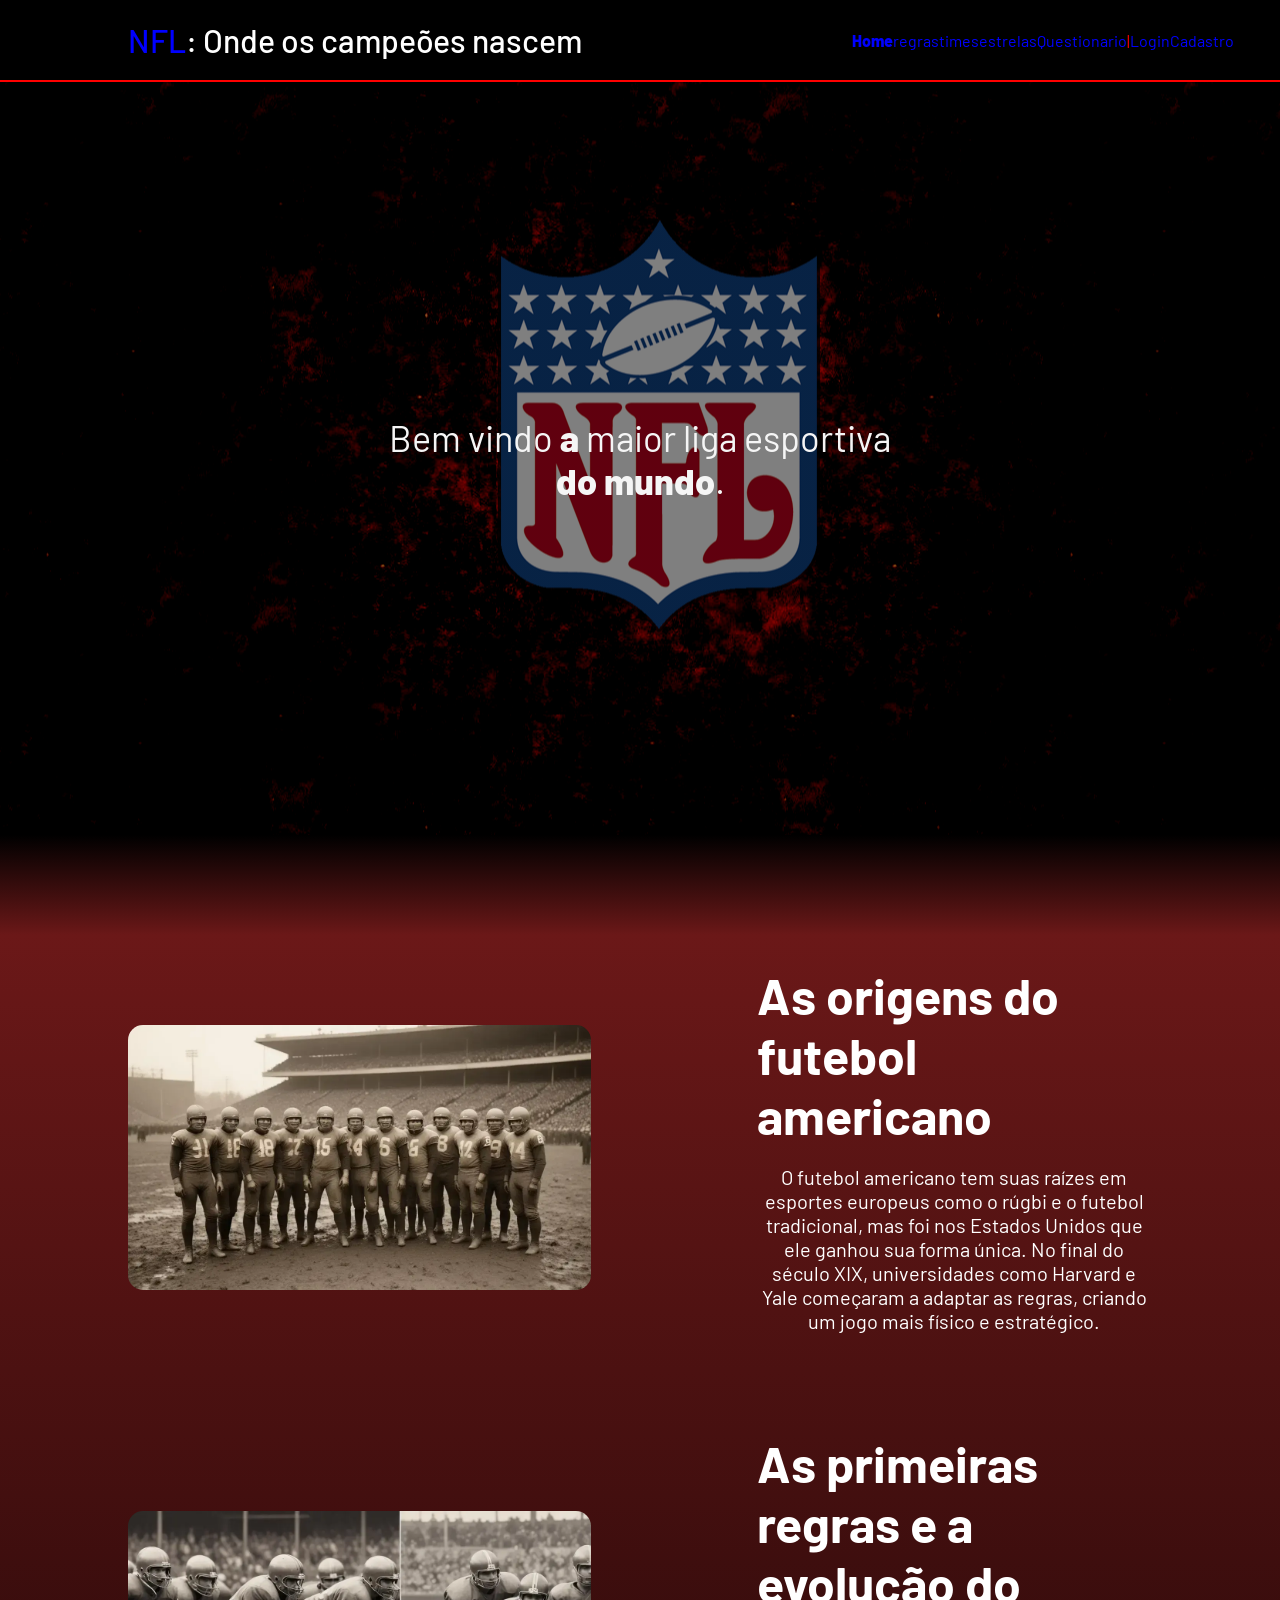
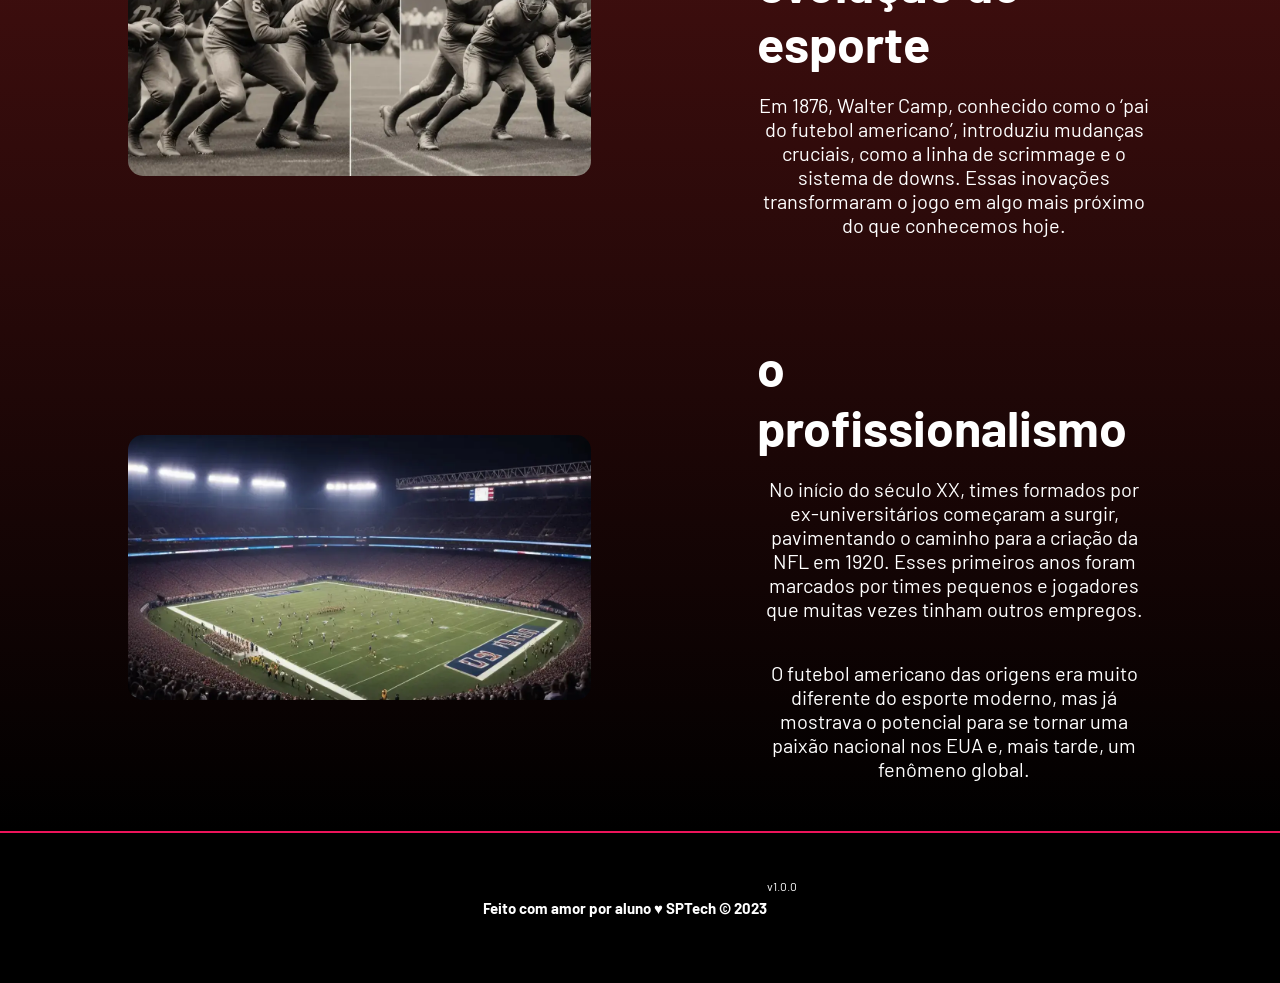
==== arquivos do site/public/index.html @ 111931e5 "organizando arquivos" ====
<!DOCTYPE html>
<html lang="en">

<head>
  <meta charset="UTF-8">
  <meta http-equiv="X-UA-Compatible" content="IE=edge">
  <meta name="viewport" content="width=device-width, initial-scale=1.0">

  <title>NFL | Página Inicial</title>

  <script src="./js/sessao.js"></script>

  <link rel="stylesheet" href="./css/estilo.css">
  <link rel="icon" href="./assets/icon/OIP (1).jpg">
  <link rel="preconnect" href="https://fonts.gstatic.com">
</head>

<body>
  <div class="header">
    <div class="container">
      <h1 class="titulo"><span>NFL</span>: Onde os campeões nascem </h1>
      <ul class="navbar">
        <li class="agora">
          <a href="#">Home</a>
        </li>
        <li class="regras">
          <a href="regras.html">regras</a>
        </li>
         <li class="times">
          <a href="times.html">times</a>
        </li>
         <li class="estrelas">
          <a href="estrelas.html">estrelas</a>
        </li>
        <li>
          <a href="questionario.html">Questionario</a>
        </li>
        <li>|</li>
        <li>
          <a href="login.html">Login</a>
        </li>
        <li>
          <a href="cadastro.html">Cadastro</a>
        </li>
      </ul>
    </div>
  </div>

  <div class="banner">
    <div class="container">
      <p>Bem vindo<span> a</span> maior liga esportiva<span> do mundo</span>.</p>
    </div>
  </div>

  <div class="degrade"></div>

  <div class="social">
    <div class="container">
      <div class="boxes">

        <div class="box">
          <div class="imagembox"> <img src="assets/imgs/a-criacao-da-nfl-e-seus-primeiros-anos.webp"> </div>

          <div class="textobox">
            <h4>As origens do futebol americano</h4>
            <p>O futebol americano tem suas raízes em esportes europeus como o
              rúgbi e o futebol tradicional, mas foi nos Estados Unidos que ele
              ganhou sua forma única. No final do século XIX, universidades como Harvard e
              Yale começaram a adaptar as regras, criando um jogo mais físico e estratégico.
            </p>
          </div>
        </div>

        <div class="box">
          <div class="imagembox"> <img src="assets/imgs/a-evolucao-das-regras-e-estrategias.webp"></div>

          <div class="textobox">
            <h4>As primeiras regras e a evolução do esporte</h4>
            <p>Em 1876, Walter Camp, conhecido como o ‘pai do futebol americano’, introduziu mudanças cruciais, como a linha de scrimmage
               e o sistema de downs. Essas inovações transformaram o jogo em algo mais próximo do que conhecemos hoje.
            </p>
          </div>
        </div>

        <div class="box">
          <div class="imagembox"> <img src="assets/imgs/historia-da-nfl-como-o-futebol-americano-conquistou-o-mundo.webp"></div>

          <div class="textobox">
            <h4>o profissionalismo</h4>
            <p>No início do século XX, times formados por ex-universitários começaram a surgir, 
              pavimentando o caminho para a criação da NFL em 1920. Esses primeiros anos foram marcados 
              por times pequenos e jogadores que muitas vezes tinham outros empregos.</p>
            
              <p>O futebol americano das origens era muito diferente do esporte moderno, 
              mas já mostrava o potencial para se tornar uma paixão nacional nos EUA e, mais tarde, um fenômeno global. </p>
          </div>
        </div>

      </div>
    </div>
  </div>


  <div class="footer">
    
    <div class="container">
      <h4>Feito com amor por aluno &hearts; SPTech &copy; 2023</h4>
      <span class="version">v1.0.0</span>
    </div>
  </div>
</body>

</html>
---- arquivos do site/public/css/estilo.css ----
@import url('https://fonts.googleapis.com/css2?family=Barlow:ital,wght@0,100;0,200;0,300;0,400;0,500;0,600;0,700;0,800;0,900;1,100;1,200;1,300;1,400;1,500;1,600;1,700;1,800;1,900&display=swap');

body {
  margin: 0;
  padding: 0;
  font-family: 'Barlow', 'Segoe UI', 'Segoe UI', Tahoma, Geneva, Verdana, sans-serif;
  background-color: black;
}

:root {
  --tamanho-header: 80px;
  --tamanho-banner: calc(100vh - var(--tamanho-header) - var(--tamanho-footer) - 2px);
  --tamanho-simulador: calc(100vh - var(--tamanho-header) - var(--tamanho-footer) - 2px);
  --tamanho-login: calc(100vh - var(--tamanho-header) - var(--tamanho-footer) - 2px);
  --tamanho-footer: 65px;
}

.container {
  display: flex;
  width: 80%;
  margin: auto;
}

.header {
  height: var(--tamanho-header);
  border-bottom: 2px solid red;
}

.header .container {
  justify-content: space-between;
  align-items: center;
  height: 100%;
}

.header a {
  text-decoration: none;
  color: blue;
}

.agora {
  font-weight: 800;
}

.navbar {
  width: 300px;
  display: flex;
  align-items: center;
  justify-content: space-between;
  list-style: none;
  color: red;
}

.titulo {
  color: white;
  width: fit-content;
  font-weight: 500;
}
.titulo span {
  color : blue}

.header h1 {
  margin: 0;
}

/* BANNER */

.banner {
  height: var(--tamanho-banner);
  color: whitesmoke;
  background: linear-gradient(rgba(0,0,0,0.5) , rgba(0,0,0,0.5)),  url('../assets/imgs/14h5v3o.png');
  background-size: cover;
  background-position: center;
  
}

.banner .container {
  justify-content: center;
  align-items: center;
  height: 100%;
  text-align: center;
}

.banner .container p {
  width: 50%;
  margin: 0;
  padding: 0;
  font-size: 36px;
}

.banner .container span {
  font-weight: 800;
}

/* fotos e texto */
.degrade {
  background: linear-gradient(rgb(0, 0, 0), rgb(107, 24, 24));
  height: 100px;
}

.social {
  background: linear-gradient(rgb(107, 24, 24) , rgb(0, 0, 0));
  display: flex;
  
  
}

.social .container {
  justify-content: center;
}

.box img {
  width: 80%;
  border-radius: 15px;
}

.box {
  display: flex;
  align-items: center;
  gap: 50px;
}

.textobox {
  display: flex;
  flex-direction: column;
  align-items: flex-start;
  width: 80%;
  color: #fff;
}

.textobox h4 {
  font-size: 50px;
  margin: 0;
}

.textobox p {
  font-size: 20px;
  text-align: left;
}


.social .container .boxes {
  display: flex;
  flex-direction: column;
  gap: 80px;
  width: 100%;
  padding: 30px 0;
}

.social p {
  text-align: center;
}



/* FOOTER */

.footer {
  background-color:  black;
  height: 150px;
  color: #fff;
  display: flex;
  font-size: 15px;
  border-top: 2px solid #ED145B;
}

.footer .container {
  justify-content: center;
  text-align: center;
}

.footer .container .version {
  font-size: 12px;
}

/* LOGIN */

.login {
  height: var(--tamanho-login);
  background-image: url('../assets/imgs/bg-jelly-fish-para-home.png');
  background-size: cover;
}

.login .container {
  justify-content: center;
  align-items: center;
  height: 100%;
}

.card {
  width: 50%;
  background-color: #e5e5e5;
  border-radius: 10px;
  display: flex;
  align-items: center;
  justify-content: space-evenly;
  color: palevioletred;
  flex-direction: column;
  height: fit-content;
  padding: 20px 0;
}

.card h2 {
  margin: 0;
  font-size: 30px;
}

.formulario {
  display: flex;
  height: 90%;
  width: 80%;
  justify-content: space-around;
  flex-direction: column;
}

.formulario span {
  font-size: 15px;
  font-weight: 800;
}

.formulario input {
  border: 2px solid #32b9cd;
  text-align: center;
  border-radius: 10px;
  margin: 0;
}

.formulario select {
  border: 2px solid #32b9cd;
  background-color: white;
  color: gray;
  height: 36px;
  text-align: center;
  border-radius: 10px;
  margin: 0;
}

.campo {
  display: flex;
  flex-direction: column;
  justify-content: start;
  padding: 5px 0;
}

.botao {
  cursor: pointer;
  font-family: "Barlow", sans-serif;
  border: 0;
  border-radius: 5px;
  font-weight: 600;
  font-size: 18px;
  color: #fff;
  background-color: #ED145B;
  width: 120px;
  height: 30px;
  align-self: center;
  margin-top: 20px;
}

.loading-div {
  width: 50px;
  display: none;
}

.loading-div img {
  height: 50px;
  width: 50px;
}

#div_erros_login {
  display: none
}

/* FORMULARIO */

.alerta_erro{
  display: flex;
  justify-content: flex-end;
}

.card_erro {
  display: none;
  background-color: #fff;
  color: black;
  width: 230px;
  position: fixed;
  border-radius: 4px;
  border: #ED145B 3px solid;
  padding: 10px;
  margin-right: 10%;
}

.card_erro #mensagem_erro{
  font-weight: 500;
  font-size: 20px;
}

.formulario .tipo_campo {
  font-size: 20px;
  font-weight: 600 !important;
}

.formulario {
  display: flex;
  flex-direction: column;
}

input {
  margin-bottom: 10px;
  border: 2px solid #32b9cd;
  padding: 10px;
  text-align: center;
  border-radius: 10px;
}

.btn {
  font-family: "Barlow", sans-serif;
  border: 0;
  border-radius: 5px;
  font-weight: 600;
  font-size: 18px;
  padding: 10px 15px;
  color: white;
  background-color: #ED145B;
  width: 120px;
  align-self: center;
  margin-top: 5px;
}

.loading-div {
  width: 50px;
  margin: auto;
  display: none;
}

.loading-div img {
  height: 50px;
  width: 50px;
}

/* SIMULADOR */

.simulador {
  color: white;
}

.simulador .container {
  flex-direction: column;
  overflow: scroll; 
  height: var(--tamanho-simulador);
}

/* ALERTA */

#alerta {
  position: absolute;
  right: 0;
  bottom: 0;
}

.mensagem-alarme {
  background-color: white;
  border-radius: 5px;
  width: 300px;
  height: 80px;
  margin: 10px;
  padding: 10px 0;
  display: flex;
  justify-content: space-evenly;
  align-items: center;
}

.mensagem-alarme h3 {
  font-size: 14px;
  margin: 0;
}

.mensagem-alarme .informacao {
  width: 66%;
}

.alarme-sino {
  width: 48px;
  height: 48px;
  animation-name: bell;
  animation-duration: 4s;
  background-image: url('https://cdn-icons-png.flaticon.com/512/1157/1157000.png');
  background-size: cover;
  animation-iteration-count: infinite;
}

@keyframes bell {
  0%   {transform: rotate(25deg)}
  25%  {transform: rotate(-25deg)}
  50%  {transform: rotate(25deg)}
  75%  {transform: rotate(-25deg)}
  100% {transform: rotate(25deg)}
}
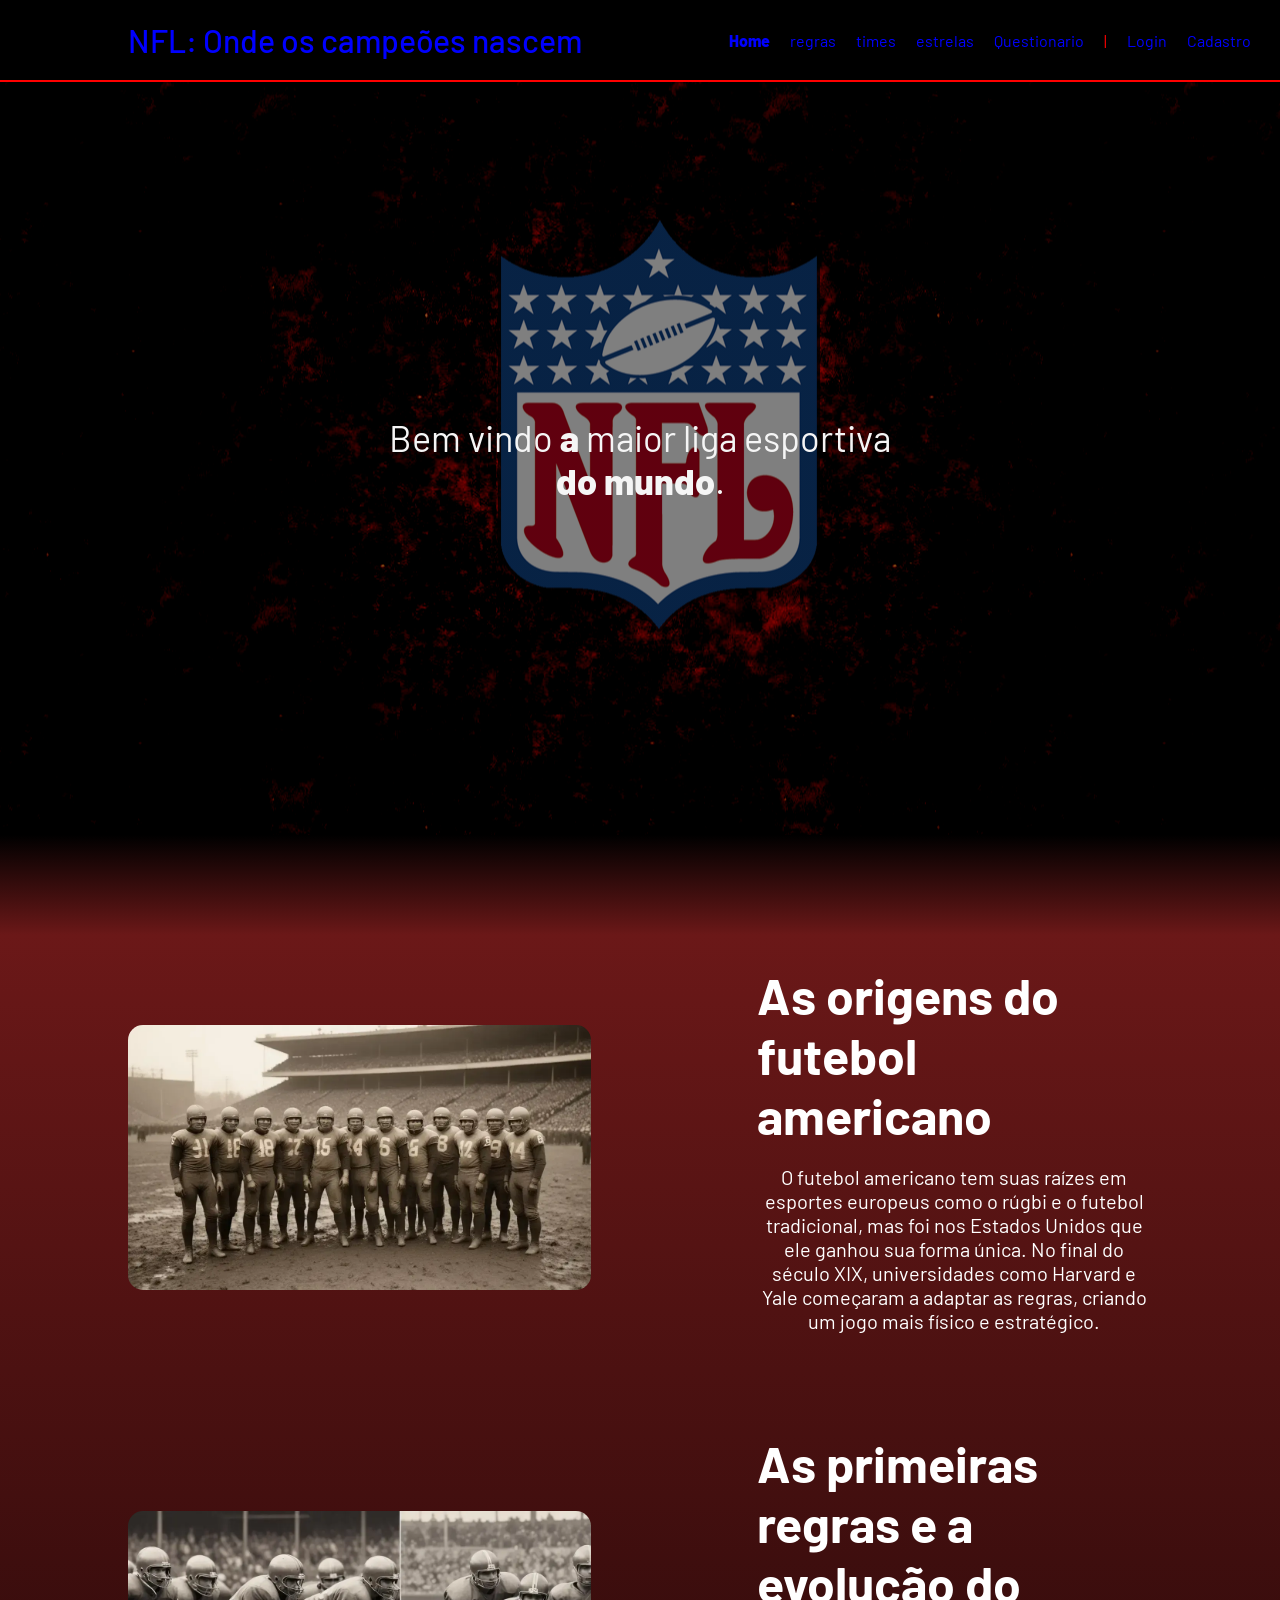
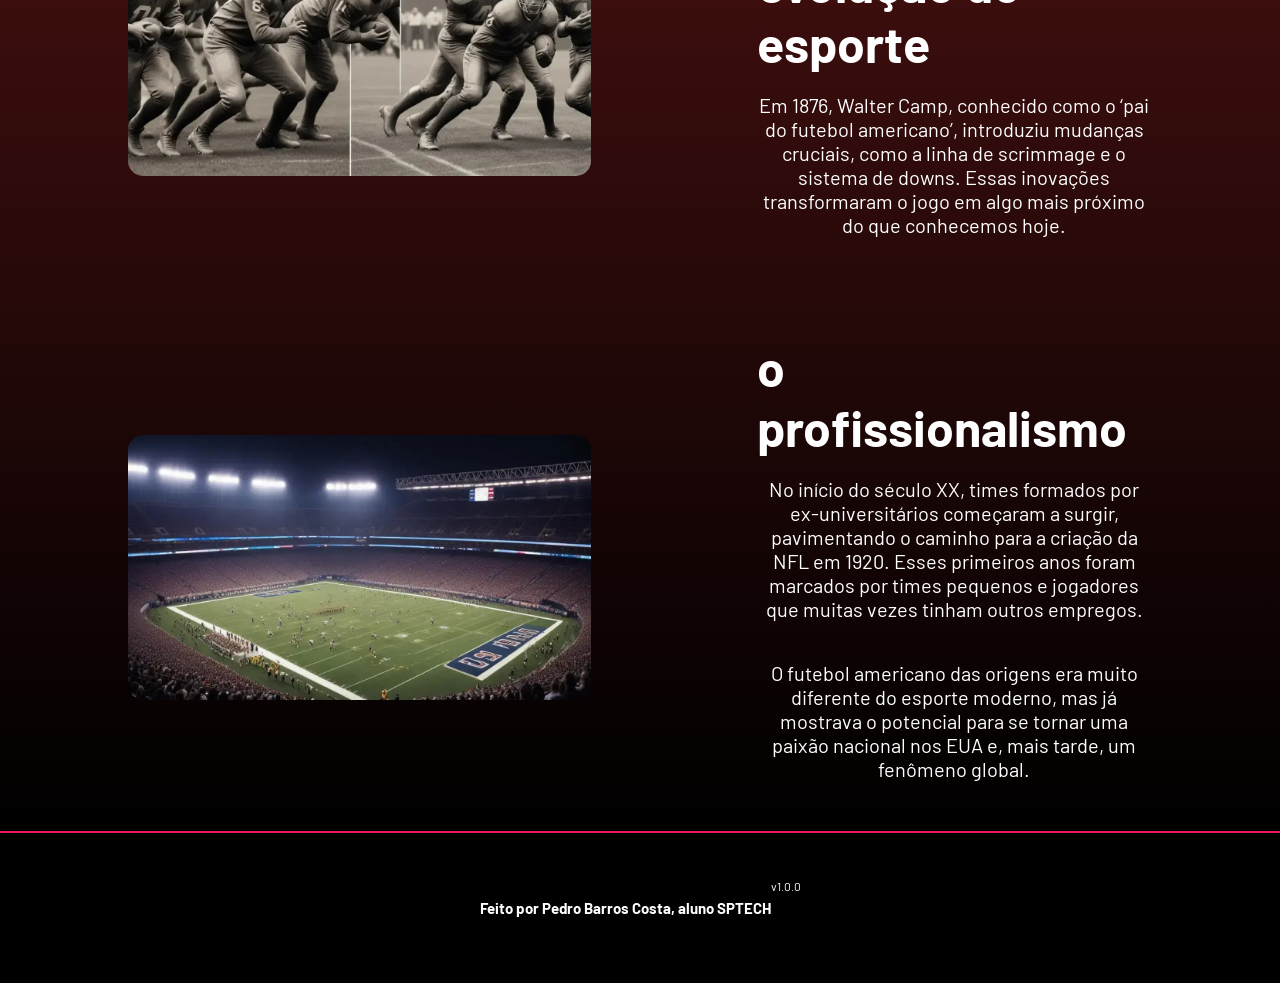
==== commit 599dab48: "arquivos do site atualizado com login e cadastro" ====
--- a/arquivos do site/public/index.html
+++ b/arquivos do site/public/index.html
@@ -32,7 +32,7 @@
          <li class="estrelas">
           <a href="estrelas.html">estrelas</a>
         </li>
-        <li>
+        <li class="questionario">
           <a href="questionario.html">Questionario</a>
         </li>
         <li>|</li>
@@ -104,7 +104,7 @@
   <div class="footer">
     
     <div class="container">
-      <h4>Feito com amor por aluno &hearts; SPTech &copy; 2023</h4>
+      <h4>Feito por Pedro Barros Costa, aluno SPTECH</h4>
       <span class="version">v1.0.0</span>
     </div>
   </div>
--- a/arquivos do site/public/css/estilo.css
+++ b/arquivos do site/public/css/estilo.css
@@ -42,16 +42,17 @@
 }
 
 .navbar {
-  width: 300px;
+  width: 423px;
   display: flex;
   align-items: center;
   justify-content: space-between;
   list-style: none;
   color: red;
+  gap: 20px;
 }
 
 .titulo {
-  color: white;
+  color: blue;
   width: fit-content;
   font-weight: 500;
 }
@@ -176,8 +177,9 @@
 
 .login {
   height: var(--tamanho-login);
-  background-image: url('../assets/imgs/bg-jelly-fish-para-home.png');
+  background-image: url('../assets/imgs/14h5v3o.png');
   background-size: cover;
+  background-position: center;
 }
 
 .login .container {
@@ -188,12 +190,12 @@
 
 .card {
   width: 50%;
-  background-color: #e5e5e5;
+  background-color: white;
   border-radius: 10px;
   display: flex;
   align-items: center;
   justify-content: space-evenly;
-  color: palevioletred;
+  color: blue;
   flex-direction: column;
   height: fit-content;
   padding: 20px 0;
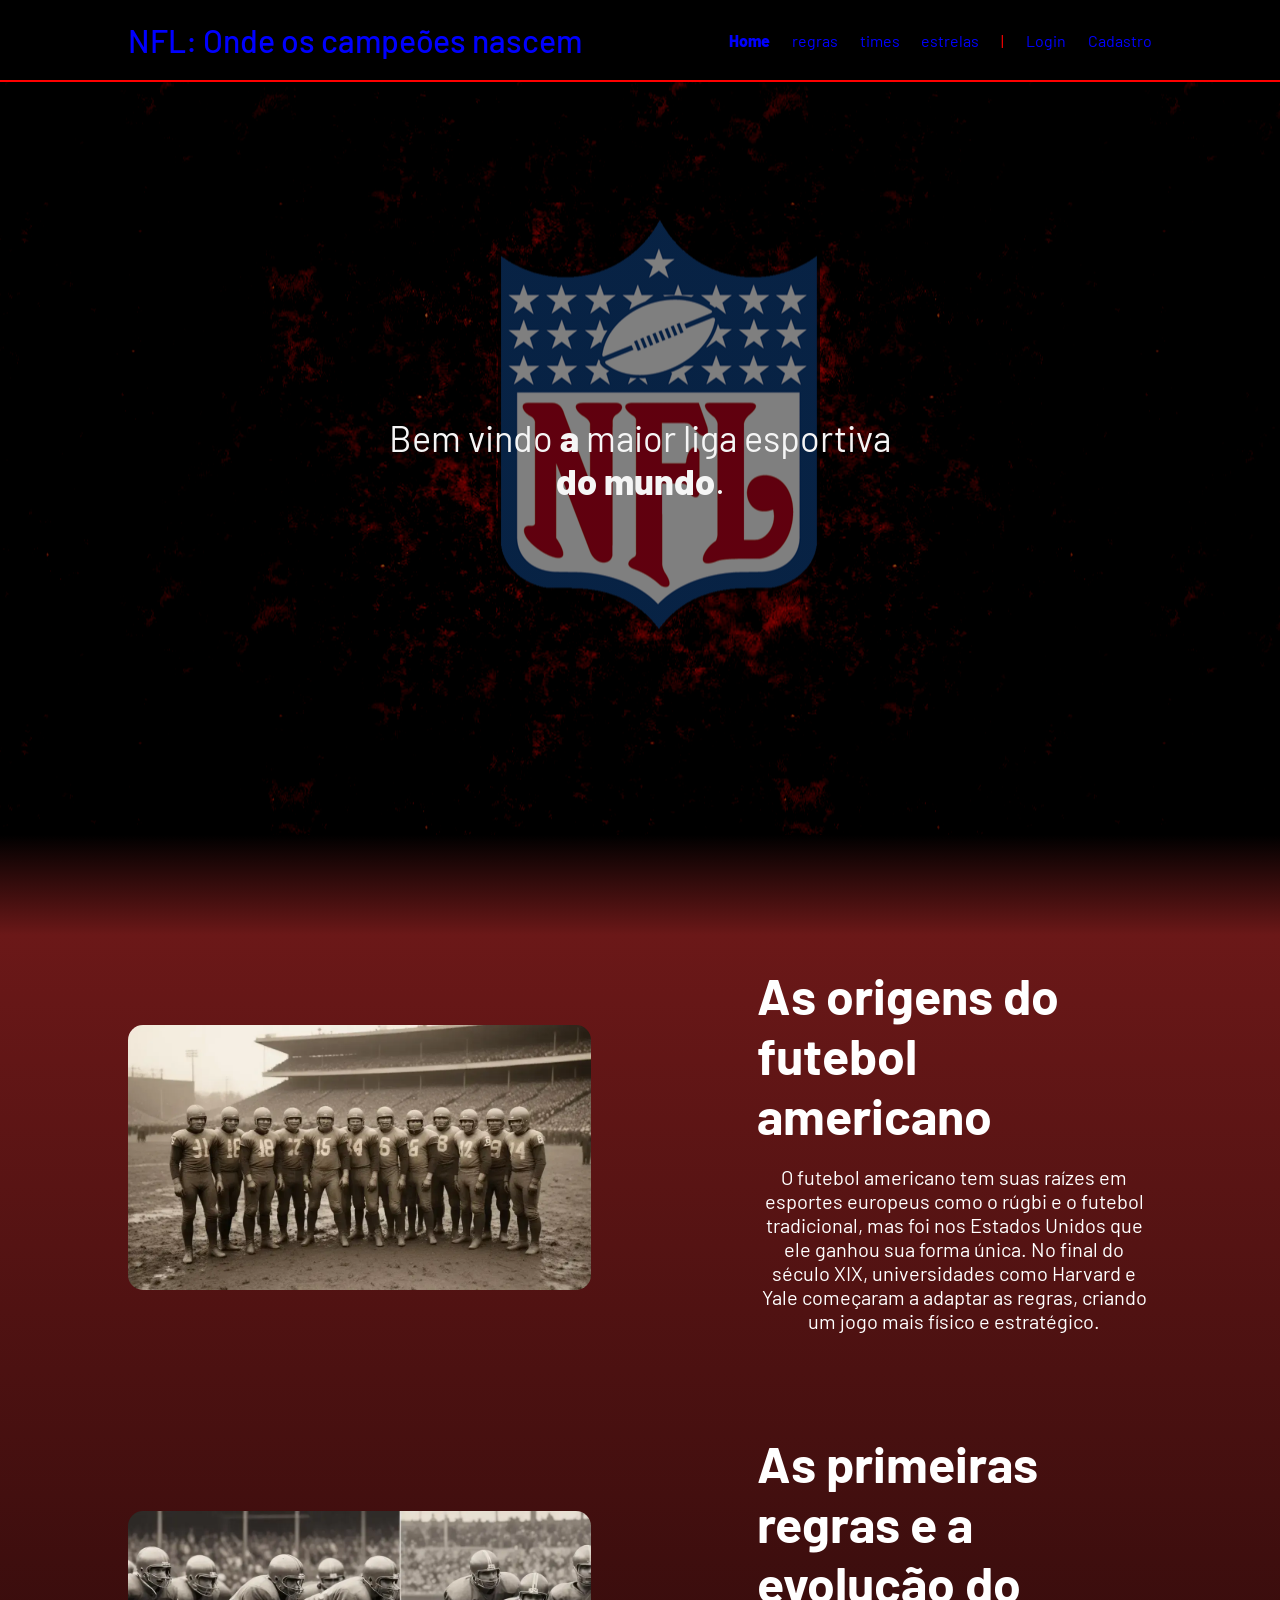
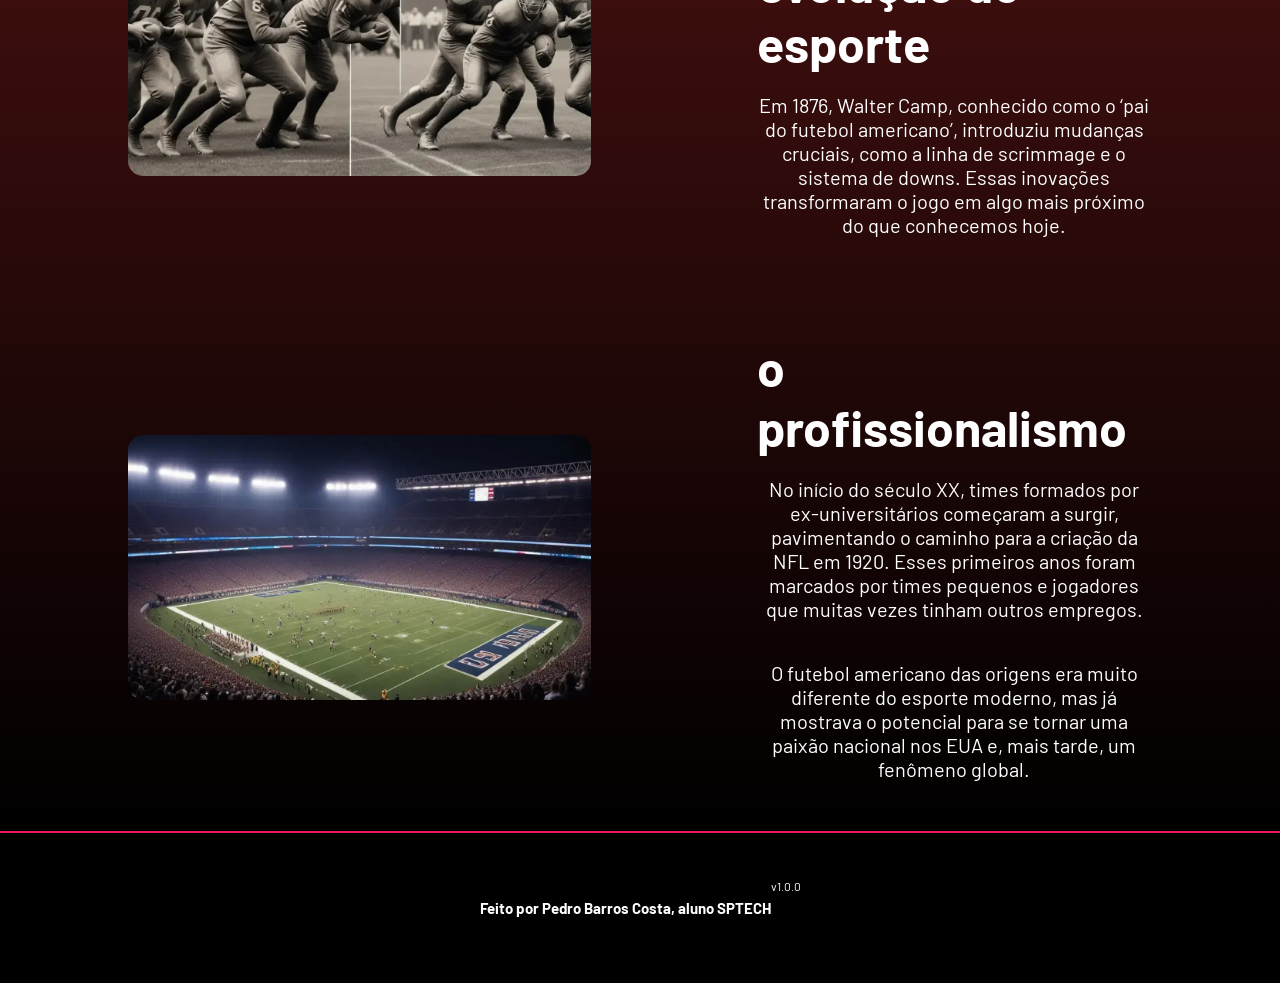
==== commit 97eec0ae: "Adicionando diagrama do banco de dados, banco de dados e for + vetor" ====
--- a/arquivos do site/public/index.html
+++ b/arquivos do site/public/index.html
@@ -31,9 +31,6 @@
         </li>
          <li class="estrelas">
           <a href="estrelas.html">estrelas</a>
-        </li>
-        <li class="questionario">
-          <a href="questionario.html">Questionario</a>
         </li>
         <li>|</li>
         <li>
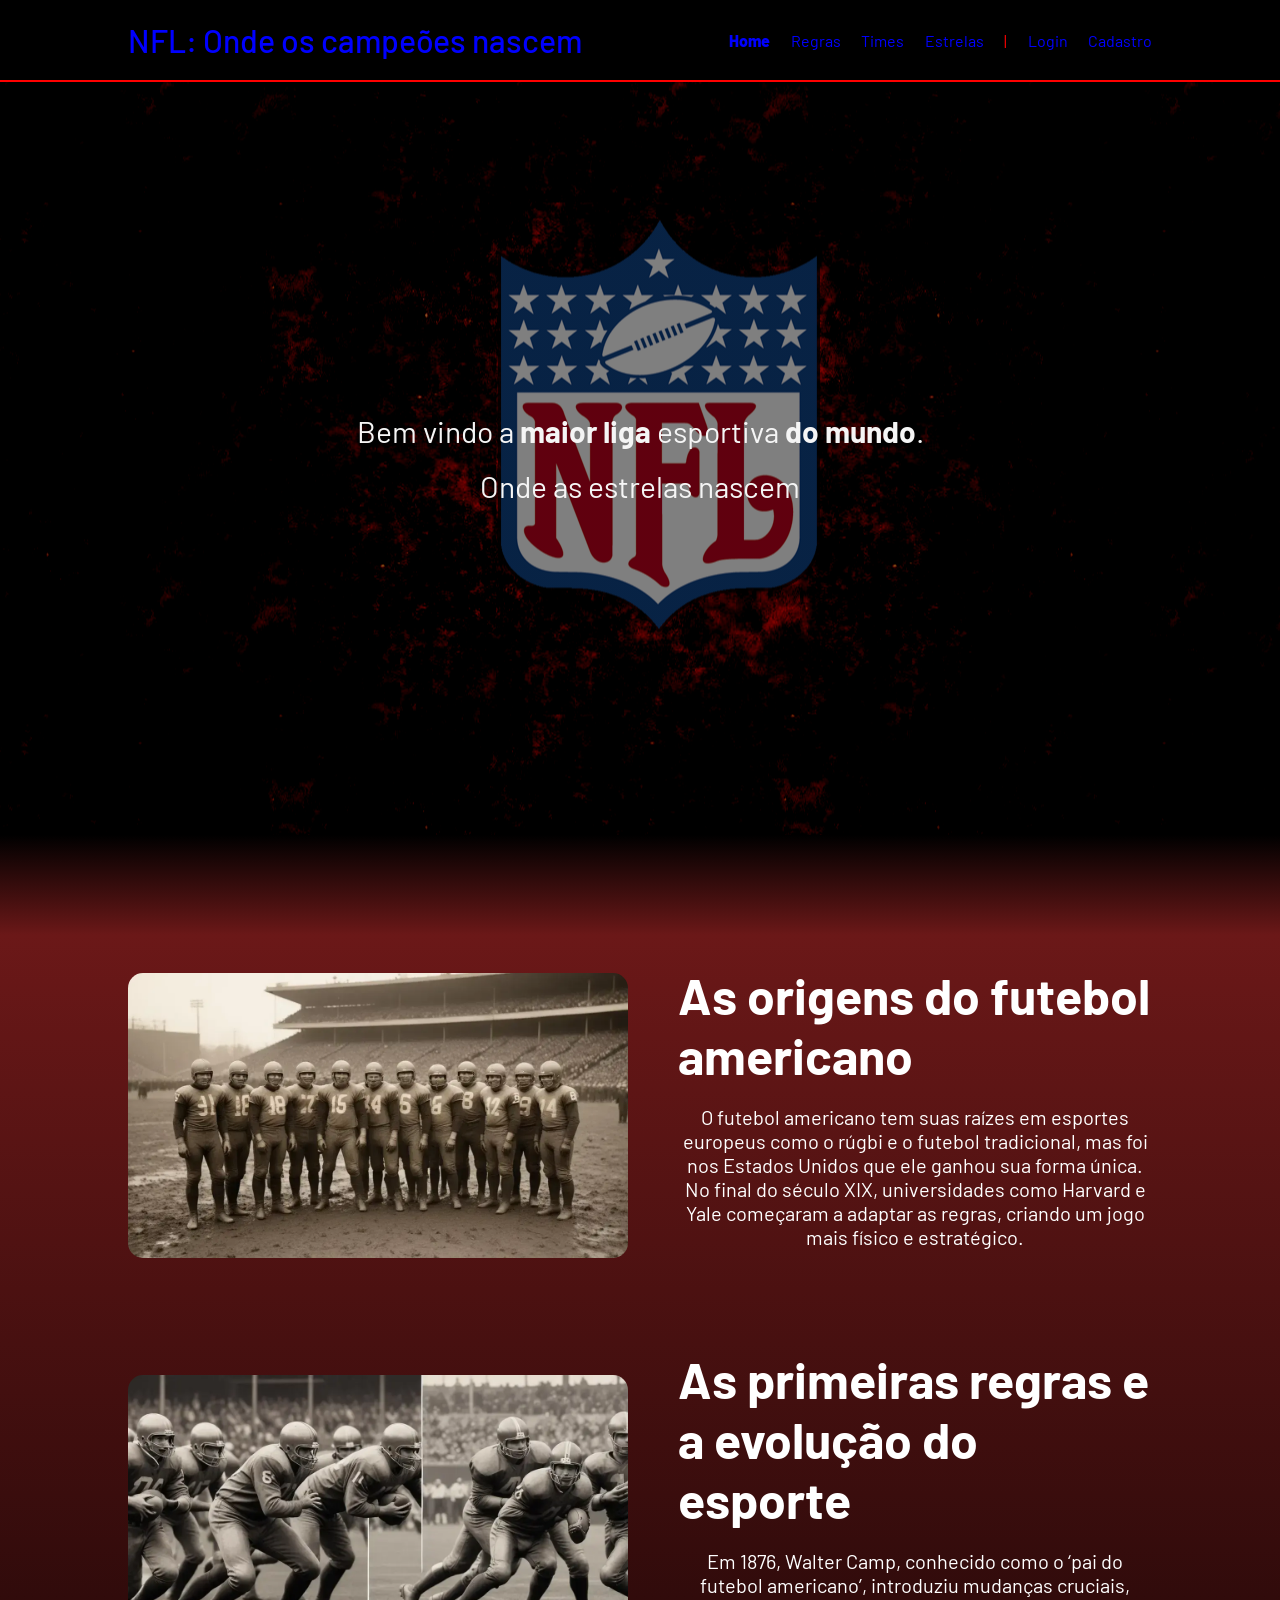
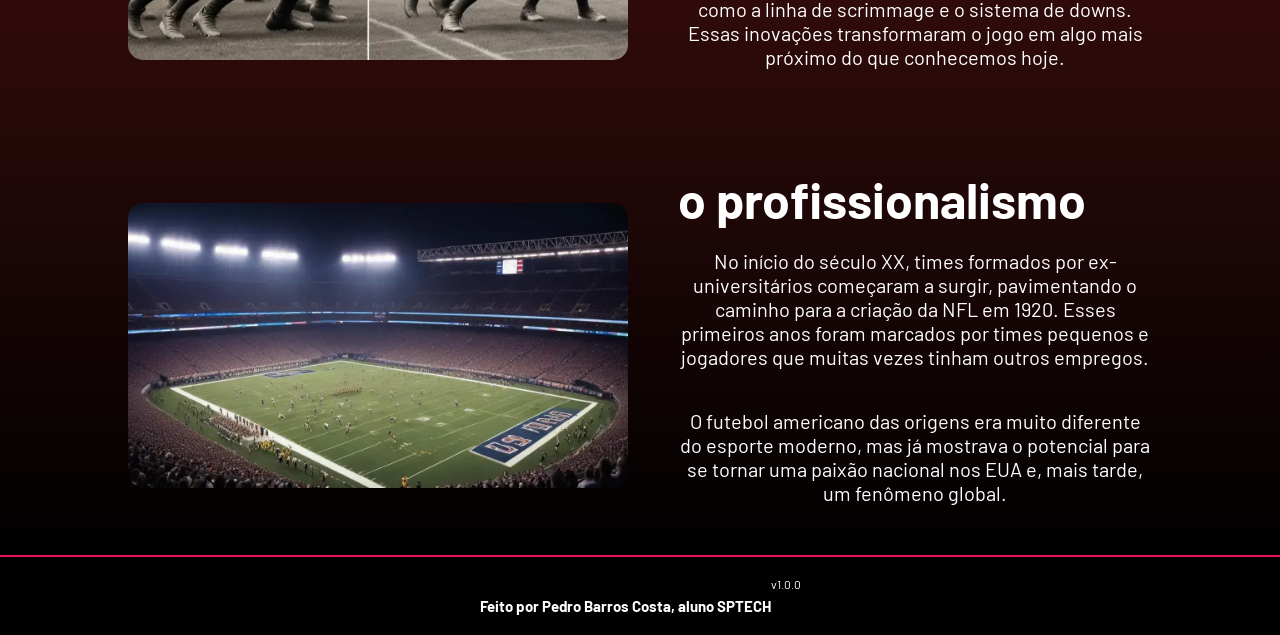
==== commit 3ccc7bc9: "adicionando pagina quiz e começo dash" ====
--- a/arquivos do site/public/index.html
+++ b/arquivos do site/public/index.html
@@ -24,13 +24,13 @@
           <a href="#">Home</a>
         </li>
         <li class="regras">
-          <a href="regras.html">regras</a>
+          <a href="regras.html">Regras</a>
         </li>
-         <li class="times">
-          <a href="times.html">times</a>
+        <li class="times">
+          <a href="times.html">Times</a>
         </li>
-         <li class="estrelas">
-          <a href="estrelas.html">estrelas</a>
+        <li class="estrelas">
+          <a href="estrelas.html">Estrelas</a>
         </li>
         <li>|</li>
         <li>
@@ -45,8 +45,10 @@
 
   <div class="banner">
     <div class="container">
-      <p>Bem vindo<span> a</span> maior liga esportiva<span> do mundo</span>.</p>
+      <p class="titulobanner"> Bem vindo a<span> maior liga </span> esportiva<span> do mundo</span>.</p> <br>
+      <p>Onde as estrelas nascem</p>
     </div>
+  </div>
   </div>
 
   <div class="degrade"></div>
@@ -73,23 +75,26 @@
 
           <div class="textobox">
             <h4>As primeiras regras e a evolução do esporte</h4>
-            <p>Em 1876, Walter Camp, conhecido como o ‘pai do futebol americano’, introduziu mudanças cruciais, como a linha de scrimmage
-               e o sistema de downs. Essas inovações transformaram o jogo em algo mais próximo do que conhecemos hoje.
+            <p>Em 1876, Walter Camp, conhecido como o ‘pai do futebol americano’, introduziu mudanças cruciais, como a
+              linha de scrimmage
+              e o sistema de downs. Essas inovações transformaram o jogo em algo mais próximo do que conhecemos hoje.
             </p>
           </div>
         </div>
 
         <div class="box">
-          <div class="imagembox"> <img src="assets/imgs/historia-da-nfl-como-o-futebol-americano-conquistou-o-mundo.webp"></div>
+          <div class="imagembox"> <img
+              src="assets/imgs/historia-da-nfl-como-o-futebol-americano-conquistou-o-mundo.webp"></div>
 
           <div class="textobox">
             <h4>o profissionalismo</h4>
-            <p>No início do século XX, times formados por ex-universitários começaram a surgir, 
-              pavimentando o caminho para a criação da NFL em 1920. Esses primeiros anos foram marcados 
+            <p>No início do século XX, times formados por ex-universitários começaram a surgir,
+              pavimentando o caminho para a criação da NFL em 1920. Esses primeiros anos foram marcados
               por times pequenos e jogadores que muitas vezes tinham outros empregos.</p>
-            
-              <p>O futebol americano das origens era muito diferente do esporte moderno, 
-              mas já mostrava o potencial para se tornar uma paixão nacional nos EUA e, mais tarde, um fenômeno global. </p>
+
+            <p>O futebol americano das origens era muito diferente do esporte moderno,
+              mas já mostrava o potencial para se tornar uma paixão nacional nos EUA e, mais tarde, um fenômeno global.
+            </p>
           </div>
         </div>
 
@@ -99,7 +104,7 @@
 
 
   <div class="footer">
-    
+
     <div class="container">
       <h4>Feito por Pedro Barros Costa, aluno SPTECH</h4>
       <span class="version">v1.0.0</span>
--- a/arquivos do site/public/css/estilo.css
+++ b/arquivos do site/public/css/estilo.css
@@ -56,8 +56,10 @@
   width: fit-content;
   font-weight: 500;
 }
+
 .titulo span {
-  color : blue}
+  color: blue
+}
 
 .header h1 {
   margin: 0;
@@ -68,28 +70,28 @@
 .banner {
   height: var(--tamanho-banner);
   color: whitesmoke;
-  background: linear-gradient(rgba(0,0,0,0.5) , rgba(0,0,0,0.5)),  url('../assets/imgs/14h5v3o.png');
+  background: linear-gradient(rgba(0, 0, 0, 0.5), rgba(0, 0, 0, 0.5)), url('../assets/imgs/14h5v3o.png');
   background-size: cover;
   background-position: center;
-  
+
 }
 
 .banner .container {
+  display: flex;
+  flex-direction: column;
+  align-items: center;
   justify-content: center;
-  align-items: center;
   height: 100%;
-  text-align: center;
 }
 
 .banner .container p {
-  width: 50%;
   margin: 0;
   padding: 0;
-  font-size: 36px;
-}
-
-.banner .container span {
-  font-weight: 800;
+  font-size: 30px;
+}
+
+.banner .container .titulobanner span {
+  font-weight: bold;
 }
 
 /* fotos e texto */
@@ -99,10 +101,10 @@
 }
 
 .social {
-  background: linear-gradient(rgb(107, 24, 24) , rgb(0, 0, 0));
-  display: flex;
-  
-  
+  background: linear-gradient(rgb(107, 24, 24), rgb(0, 0, 0));
+  display: flex;
+
+
 }
 
 .social .container {
@@ -110,7 +112,8 @@
 }
 
 .box img {
-  width: 80%;
+  width: 500px;
+  height: auto;
   border-radius: 15px;
 }
 
@@ -156,12 +159,16 @@
 /* FOOTER */
 
 .footer {
-  background-color:  black;
-  height: 150px;
+  background-color: black;
+
   color: #fff;
   display: flex;
   font-size: 15px;
   border-top: 2px solid #ED145B;
+
+  height: 25px;
+  padding: 20px 0;
+
 }
 
 .footer .container {
@@ -274,7 +281,7 @@
 
 /* FORMULARIO */
 
-.alerta_erro{
+.alerta_erro {
   display: flex;
   justify-content: flex-end;
 }
@@ -291,7 +298,7 @@
   margin-right: 10%;
 }
 
-.card_erro #mensagem_erro{
+.card_erro #mensagem_erro {
   font-weight: 500;
   font-size: 20px;
 }
@@ -347,7 +354,7 @@
 
 .simulador .container {
   flex-direction: column;
-  overflow: scroll; 
+  overflow: scroll;
   height: var(--tamanho-simulador);
 }
 
@@ -391,9 +398,171 @@
 }
 
 @keyframes bell {
-  0%   {transform: rotate(25deg)}
-  25%  {transform: rotate(-25deg)}
-  50%  {transform: rotate(25deg)}
-  75%  {transform: rotate(-25deg)}
-  100% {transform: rotate(25deg)}
+  0% {
+    transform: rotate(25deg)
+  }
+
+  25% {
+    transform: rotate(-25deg)
+  }
+
+  50% {
+    transform: rotate(25deg)
+  }
+
+  75% {
+    transform: rotate(-25deg)
+  }
+
+  100% {
+    transform: rotate(25deg)
+  }
+}
+
+/* QUIZ */
+
+.quiz-container {
+  display: flex;
+  flex-direction: column;
+  align-items: center;
+  margin-top: 40px;
+  gap: 20px;
+}
+
+.quiz-box {
+  width: 500px;
+
+  border-radius: 10px;
+  padding: 20px;
+
+  background-color: black;
+  color: white;
+
+}
+
+#jogo span,
+#pontuacao span {
+  color: white;
+}
+
+#pontuacao #Jogo {
+  align-items: center;
+  justify-content: center;
+  margin-top: 40px;
+}
+
+.quiz-title {
+  font-size: 22px;
+  font-weight: bold;
+  margin-bottom: 10px;
+}
+
+.quiz-info {
+  font-size: 14px;
+  opacity: 0.8;
+}
+
+.quiz-pergunta {
+  font-size: 18px;
+  font-weight: bold;
+  margin: 10px 0;
+}
+
+.quiz-opcoes span {
+  display: flex;
+  align-items: center;
+  margin-bottom: 10px;
+  padding: 8px;
+  border-radius: 6px;
+  transition: 0.2s;
+}
+
+.quiz-opcoes span:hover {
+  background-color: rgba(255, 255, 255, 0.05);
+  cursor: pointer;
+}
+
+.quiz-opcoes input {
+  margin-right: 10px;
+}
+
+.quiz-botoes {
+  display: flex;
+  flex-direction: column;
+  gap: 10px;
+  margin-top: 10px;
+}
+
+.quiz-botoes button {
+  padding: 10px;
+  border: none;
+  border-radius: 6px;
+  background-color: #007bff;
+  color: white;
+  cursor: pointer;
+  transition: 0.2s;
+}
+
+.quiz-botoes button:hover {
+  background-color: #0056b3;
+}
+
+.quiz-botoes button:disabled {
+  background-color: gray;
+  cursor: not-allowed;
+}
+
+/* Pontuação */
+.quiz-score {
+  width: 500px;
+}
+
+.quiz-final {
+  font-weight: bold;
+  margin-top: 10px;
+}
+
+
+.quiz-box {
+  border-radius: 8px;
+  
+    width: 600px;
+    max-width: 90%;
+}
+
+
+.quiz-opcoes {
+  gap: 8px;
+}
+
+.quiz-alternativa {
+  display: flex;
+  align-items: center;
+  gap: 10px;
+  padding: 10px;
+  border-radius: 6px;
+  color: white;
+
+}
+
+.quiz-alternativa:hover {
+  background-color: #2a2a2a;
+
+}
+
+#btnIniciarQuiz {
+  background-color: #005eff;
+  color: white;
+  border: none;
+  padding: 12px 24px;
+  border-radius: 8px;
+  font-weight: bold;
+  font-size: 16px;
+  cursor: pointer;
+  transition: 0.3s;
+}
+
+#btnIniciarQuiz:hover {
+  background-color: #0041b3;
+  transform: scale(1.05);
 }
